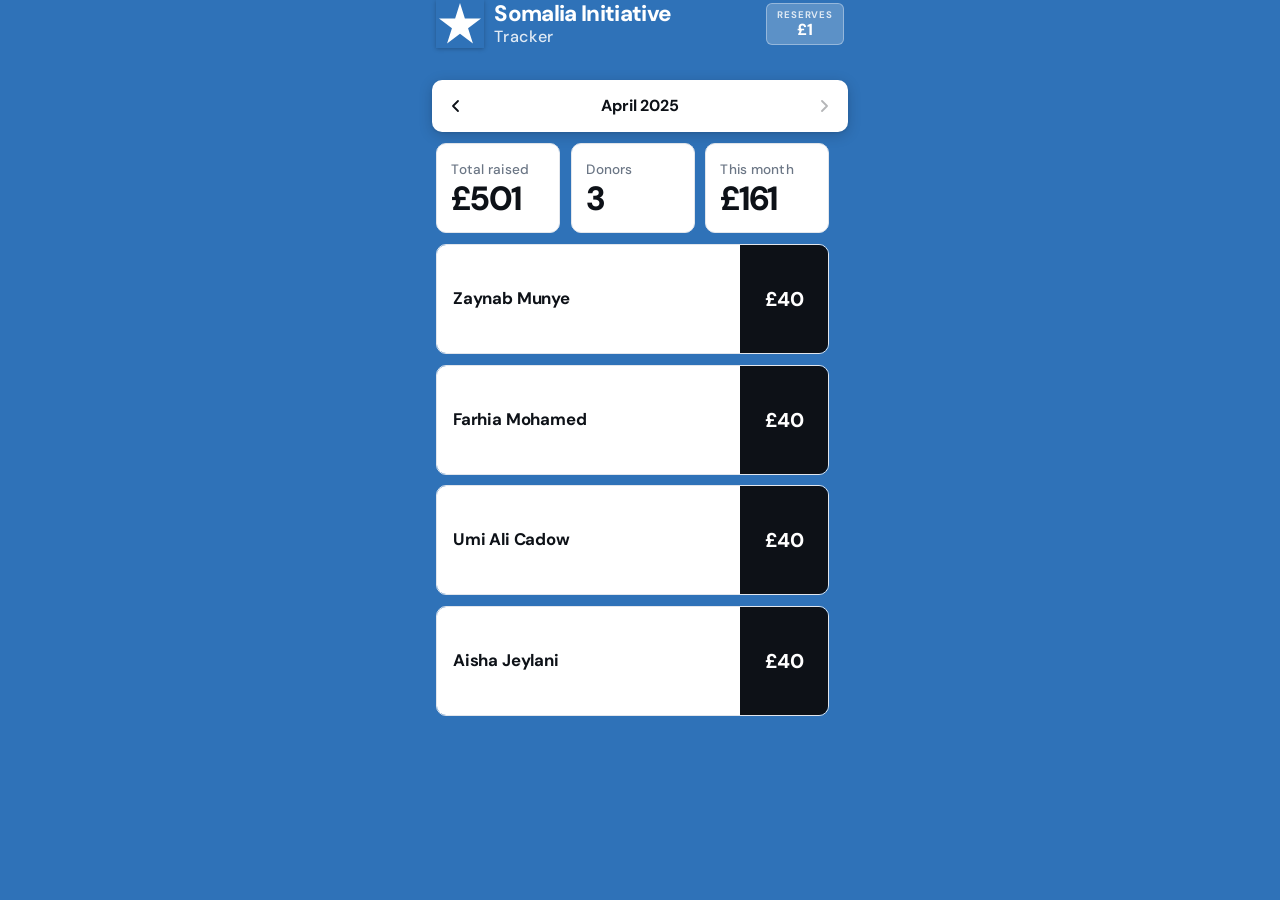
==== index.html @ 07a3d6c0 "Add files via upload" ====
<!DOCTYPE html>
<html lang="en">
<head>
  <meta charset="UTF-8">
  <meta name="viewport" content="width=device-width, initial-scale=1.0">
  <meta name="robots" content="noindex, nofollow">
  <meta name="description" content="Somalia Initiative Tracker — monthly charitable donation reports">
  <meta property="og:title" content="Somalia Initiative Tracker">
  <meta property="og:description" content="Monthly charitable donation reports">
  <meta property="og:image" content="logo.png">
  <meta property="og:type" content="website">
  <meta name="twitter:card" content="summary_large_image">
  <meta name="twitter:title" content="Somalia Initiative Tracker">
  <meta name="twitter:description" content="Monthly charitable donation reports">
  <meta name="twitter:image" content="logo.png">
  <link rel="icon" type="image/png" href="icon-logo.png">
  <link rel="apple-touch-icon" href="icon-logo.png">
  <title>Somalia Initiative Tracker</title>
  <link rel="preconnect" href="https://fonts.googleapis.com">
  <link rel="preconnect" href="https://fonts.gstatic.com" crossorigin>
  <link href="https://fonts.googleapis.com/css2?family=DM+Sans:ital,opsz,wght@0,9..40,400;0,9..40,500;0,9..40,700;0,9..40,800;1,9..40,400&display=swap" rel="stylesheet">
  <link rel="stylesheet" href="styles.css">
</head>
<body>
  <div class="app-shell">

    <!-- HEADER -->
    <header class="header">
      <svg class="header__star" viewBox="0 0 64 64" fill="none" xmlns="http://www.w3.org/2000/svg" aria-hidden="true">
        <path d="M32 4L38.5 24.5H60L42.75 37.5L49.25 58L32 45L14.75 58L21.25 37.5L4 24.5H25.5L32 4Z" fill="white"/>
      </svg>
      <div class="header__brand" aria-label="Somalia Initiative Tracker">
        <h1 class="header__title">Somalia Initiative</h1>
        <p class="header__subtitle">Tracker</p>
      </div>
      <div class="header__reserves" id="header-reserves" aria-label="Current reserves">
        <span class="header__reserves-label">Reserves</span>
        <span class="header__reserves-value" id="reserves-value">—</span>
      </div>
    </header>

    <!-- CURRENT MONTH -->
    <div class="month-picker" id="month-picker">
      <div class="month-picker__pill" id="month-display">
        <button type="button" class="month-picker__nav" id="month-prev" aria-label="Previous month" disabled>
          <svg viewBox="0 0 14 14" fill="none" aria-hidden="true">
            <path d="M9 2L4 7L9 12" stroke="currentColor" stroke-width="1.8" stroke-linecap="round" stroke-linejoin="round"/>
          </svg>
        </button>
        <span class="month-picker__label" id="month-label">—</span>
        <button type="button" class="month-picker__nav" id="month-next" aria-label="Next month" disabled>
          <svg viewBox="0 0 14 14" fill="none" aria-hidden="true">
            <path d="M5 2L10 7L5 12" stroke="currentColor" stroke-width="1.8" stroke-linecap="round" stroke-linejoin="round"/>
          </svg>
        </button>
      </div>
    </div>

    <!-- MAIN REPORT -->
    <main class="main-panel">
      <div class="main-panel__inner" id="report-content">
        <p class="empty-state">Loading report…</p>
      </div>
    </main>

    <footer class="site-footer"></footer>
  </div>

  <script src="data-store.js"></script>
  <script>
  (() => {
    'use strict';

    // ─── HELPERS ──────────────────────────────────────────────────────────────
    const fmt = n => {
      const num = Math.round(Number(n) * 100) / 100;
      const hasPence = !Number.isInteger(num);
      return (
        '£' +
        num.toLocaleString('en-GB', {
          minimumFractionDigits: hasPence ? 2 : 0,
          maximumFractionDigits: hasPence ? 2 : 0,
        })
      );
    };

    function monthLabel(key) {
      const [y, m] = key.split('-');
      return new Date(+y, +m - 1, 1).toLocaleDateString('en-GB', { month: 'long', year: 'numeric' });
    }

    function findRecipient(data, id) {
      return (data.recipients || []).find(r => r.id === id);
    }

    function recipientName(data, id) {
      return findRecipient(data, id)?.name || '[Removed]';
    }

    function isDonorHidden(month, donorId) {
      return (month.hiddenDonors || []).includes(donorId);
    }

    function isRecipientHidden(month, recipientId) {
      return (month.hiddenRecipients || []).includes(recipientId);
    }

    function countPaidDonors(month) {
      return (month.donations || []).filter(
        d => !isDonorHidden(month, d.donorId) && Number(d.amount) > 0
      ).length;
    }

    function sumVisibleDonations(month) {
      return (month.donations || [])
        .filter(d => !isDonorHidden(month, d.donorId))
        .reduce((s, d) => s + Number(d.amount), 0);
    }

    function computeTotalRaised(data) {
      const fromReports = Object.values(data.months || {})
        .reduce((s, m) => s + sumVisibleDonations(m), 0);
      return Number(data.legacyFunds ?? 0) + fromReports;
    }

    function computeMonthRaised(month) {
      return sumVisibleDonations(month);
    }

    // ─── DOM REFS ─────────────────────────────────────────────────────────────
    const reservesEl  = document.getElementById('reserves-value');
    const monthLabel_ = document.getElementById('month-label');
    const reportEl    = document.getElementById('report-content');

    function getSortedMonthKeys(data) {
      return Object.keys(data.months || {}).sort();
    }

    function getLatestMonthKey(data) {
      const keys = getSortedMonthKeys(data);
      return keys.length ? keys[keys.length - 1] : null;
    }

    function getAdjacentMonthKey(data, key, delta) {
      const keys = getSortedMonthKeys(data);
      const i = keys.indexOf(key);
      if (i === -1) return null;
      return keys[i + delta] ?? null;
    }

    function updateMonthNav(data, key) {
      const prevBtn = document.getElementById('month-prev');
      const nextBtn = document.getElementById('month-next');
      if (!prevBtn || !nextBtn) return;
      const hasKey = !!key;
      prevBtn.disabled = !hasKey || !getAdjacentMonthKey(data, key, -1);
      nextBtn.disabled = !hasKey || !getAdjacentMonthKey(data, key, 1);
    }

    function updateMonthDisplay(key) {
      monthLabel_.textContent = key ? monthLabel(key) : '—';
    }

    // ─── RENDER REPORT ────────────────────────────────────────────────────────
    function renderReport(key) {
      const data = getData();
      const monthData = (data.months || {})[key];

      // Update header reserves
      reservesEl.textContent = fmt(data.reserves ?? 0);

      if (!monthData) {
        reportEl.innerHTML = `<p class="empty-state">No report for ${monthLabel(key)}.</p>`;
        return;
      }

      const visibleDistributions = (monthData.distributions || [])
        .filter(d => !isRecipientHidden(monthData, d.recipientId));
      const notes = monthData.notes || [];

      // "This month" = donor donations raised this month
      const thisMonth = computeMonthRaised(monthData);

      const paidDonorCount = countPaidDonors(monthData);

      // "Total raised" = legacy baseline + all visible donor contributions
      const totalRaised = computeTotalRaised(data);

      // Build family rows from visible distributions
      const rowsHTML = visibleDistributions.length
        ? visibleDistributions.map(d => `
            <li class="donation-row">
              <div class="donation-row__info">
                <p class="donation-row__name">${escHtml(recipientName(data, d.recipientId))}</p>
              </div>
              <div class="donation-row__amount">${fmt(d.amount)}</div>
            </li>`).join('')
        : `<li class="donation-list__empty">No distributions recorded</li>`;

      // Build notes
      const notesHTML = notes.length ? `
        <section class="notes-section" aria-label="Notes">
          <div class="card notes-card">
            <h2 class="notes-card__header">
              <svg width="16" height="16" viewBox="0 0 16 16" fill="none" aria-hidden="true">
                <rect x="2" y="1" width="9" height="12" rx="1" stroke="currentColor" stroke-width="1.5"/>
                <path d="M11 4h2a1 1 0 0 1 1 1v9a1 1 0 0 1-1 1H5" stroke="currentColor" stroke-width="1.5" stroke-linecap="round"/>
                <path d="M5 5h4M5 7.5h4M5 10h2.5" stroke="currentColor" stroke-width="1.2" stroke-linecap="round"/>
              </svg>
              Notes
            </h2>
            <ul class="notes-card__list">
              ${notes.map(n => `<li>${escHtml(n)}</li>`).join('')}
            </ul>
          </div>
        </section>` : '';

      reportEl.innerHTML = `
        <div class="report-layout${notes.length ? ' report-layout--has-notes' : ''}">
          <div class="stat-grid">
            <div class="card stat-card">
              <p class="stat-card__label">Total raised</p>
              <p class="stat-card__value">${fmt(totalRaised)}</p>
            </div>
            <div class="card stat-card">
              <p class="stat-card__label">Donors</p>
              <p class="stat-card__value">${paidDonorCount}</p>
            </div>
            <div class="card stat-card">
              <p class="stat-card__label">This month</p>
              <p class="stat-card__value">${fmt(thisMonth)}</p>
            </div>
          </div>
          <ul class="donation-list" aria-label="Donations this month">
            ${rowsHTML}
          </ul>
          ${notesHTML}
        </div>`;

      // Animate in
      reportEl.classList.remove('public-month-enter');
      void reportEl.offsetWidth;
      reportEl.classList.add('public-month-enter');
      reportEl.addEventListener('animationend', () => {
        reportEl.style.willChange = 'auto';
      }, { once: true });
    }

    function escHtml(s) {
      return String(s).replace(/&/g,'&amp;').replace(/</g,'&lt;').replace(/>/g,'&gt;').replace(/"/g,'&quot;');
    }

    // ─── INIT ─────────────────────────────────────────────────────────────────
    let currentMonthKey = null;

    function refreshPublicView() {
      const data = getData();
      const key = currentMonthKey || getLatestMonthKey(data);
      currentMonthKey = key;
      updateMonthDisplay(key);
      updateMonthNav(data, key);
      if (key) renderReport(key);
      else reportEl.innerHTML = '<p class="empty-state">No report available yet.</p>';
    }

    document.getElementById('month-prev').addEventListener('click', () => {
      const data = getData();
      const prev = getAdjacentMonthKey(data, currentMonthKey, -1);
      if (!prev) return;
      currentMonthKey = prev;
      refreshPublicView();
    });

    document.getElementById('month-next').addEventListener('click', () => {
      const data = getData();
      const next = getAdjacentMonthKey(data, currentMonthKey, 1);
      if (!next) return;
      currentMonthKey = next;
      refreshPublicView();
    });

    setDataChangeHandler(() => {
      if (!isDataReady()) return;
      refreshPublicView();
    });

    document.addEventListener('visibilitychange', () => {
      if (document.visibilityState !== 'visible') return;
      loadData({ background: true }).catch(() => {});
    });

    (async () => {
      try {
        await loadData();
        refreshPublicView();
      } catch (e) {
        reportEl.innerHTML =
          '<p class="empty-state">Unable to load reports. Check that the site is deployed on Vercel with JSONBin environment variables configured.</p>';
      }
    })();

  })();
  </script>
</body>
</html>
---- styles.css ----
/* ─── TOKENS ──────────────────────────────────────────────────────────────── */
:root {
  --bg:            #f2f4f7;
  --card:          #ffffff;
  --accent:        #2f72b8;
  --accent-dark:   #245a95;
  --accent-subtle: rgba(47,114,184,0.08);
  --border:        #e2e6ec;
  --text:          #0d1117;
  --text-muted:    #6b7685;
  --black:         #0d1117;
  --white:         #ffffff;
  --radius:        6px;
  --radius-lg:     10px;
  --radius-pill:   9999px;
  --max-width:     440px;
  --font:          "DM Sans", system-ui, -apple-system, sans-serif;

  /* layout rhythm */
  --header-h:      clamp(68px, 13dvh, 88px);
  --stack-gap:     clamp(0.4rem, 1.2dvh, 0.75rem);
  --header-content-gap: clamp(0.85rem, 2.5dvh, 1.35rem);
}

/* ─── RESET ───────────────────────────────────────────────────────────────── */
*, *::before, *::after { box-sizing: border-box; }
html { -webkit-text-size-adjust: 100%; }

body {
  margin: 0;
  height: 100dvh;
  overflow: hidden;
  font-family: var(--font);
  font-size: 16px;
  line-height: 1.4;
  color: var(--text);
  background: var(--accent);
}

/* ─── APP SHELL ───────────────────────────────────────────────────────────── */
.app-shell {
  max-width: var(--max-width);
  height: 100dvh;
  min-height: 0;
  margin: 0 auto;
  display: flex;
  flex-direction: column;
  gap: var(--stack-gap);
  background: var(--accent);
}

/* ─── HEADER ──────────────────────────────────────────────────────────────── */
.header {
  display: grid;
  grid-template-columns: auto 1fr auto;
  align-items: center;
  gap: 0.65rem;
  padding: 0 1rem var(--header-content-gap);
  background: var(--accent);
  color: var(--white);
  flex-shrink: 0;
  position: sticky;
  top: 0;
  z-index: 30;
  transform: translateZ(0);
  backface-visibility: hidden;
}

.header__star {
  width: clamp(36px, 7dvh, 48px);
  height: clamp(36px, 7dvh, 48px);
  flex-shrink: 0;
  filter: none;
  box-shadow: 0 1px 4px rgba(0,0,0,0.25);
}

.header__brand {
  min-width: 0;
  line-height: 1.1;
}

.header__title {
  margin: 0;
  font-size: clamp(1.1rem, 3.5dvh, 1.4rem);
  font-weight: 800;
  letter-spacing: -0.03em;
  line-height: 1.1;
}

.header__subtitle {
  margin: 0.1rem 0 0;
  font-size: clamp(0.94rem, 2.6dvh, 1.01rem);
  font-weight: 500;
  letter-spacing: 0.04em;
  opacity: 0.85;
}

.header__reserves {
  background: rgba(255,255,255,0.22);
  border: 1px solid rgba(255,255,255,0.35);
  color: var(--white);
  padding: 0.3rem 0.65rem;
  border-radius: var(--radius);
  text-align: center;
  line-height: 1.2;
  min-width: 68px;
}

.header__reserves-label {
  display: block;
  font-size: 0.6rem;
  font-weight: 700;
  text-transform: uppercase;
  letter-spacing: 0.08em;
  opacity: 0.8;
}

.header__reserves-value {
  display: block;
  font-size: clamp(0.85rem, 2.5dvh, 1rem);
  font-weight: 800;
}

/* ─── MONTH PICKER ────────────────────────────────────────────────────────── */
.month-picker {
  position: relative;
  z-index: 20;
  padding: 0 0.75rem;
  background: var(--accent);
}

.month-picker__pill {
  display: flex;
  align-items: center;
  gap: 0.15rem;
  background: var(--white);
  border: 1.5px solid rgba(255,255,255,0.4);
  border-radius: var(--radius-lg);
  box-shadow: 0 3px 14px rgba(0,0,0,0.18), 0 1px 3px rgba(0,0,0,0.1);
  height: clamp(40px, 8dvh, 52px);
  padding: 0 0.2rem;
}

.month-picker__nav {
  flex-shrink: 0;
  display: flex;
  align-items: center;
  justify-content: center;
  width: clamp(34px, 8vw, 40px);
  height: clamp(34px, 7dvh, 44px);
  padding: 0;
  border: none;
  border-radius: var(--radius-md);
  background: transparent;
  color: var(--muted);
  cursor: pointer;
  transition: background .15s, color .15s, opacity .15s;
}

.month-picker__nav:hover:not(:disabled) {
  background: rgba(0,0,0,0.05);
  color: var(--text);
}

.month-picker__nav:disabled {
  opacity: 0.3;
  cursor: default;
  color: var(--muted);
}

.month-picker__nav svg {
  width: 14px;
  height: 14px;
}

.month-picker__label {
  flex: 1;
  min-width: 0;
  text-align: center;
  white-space: nowrap;
  font-size: clamp(0.85rem, 2.5dvh, 1rem);
  font-weight: 700;
  color: var(--text);
  letter-spacing: -0.01em;
}

/* ─── MAIN PANEL ──────────────────────────────────────────────────────────── */
.main-panel {
  flex: 1;
  min-height: 0;
  display: flex;
  flex-direction: column;
  overflow-y: auto;
  overflow-x: hidden;
  -webkit-overflow-scrolling: touch;
  overscroll-behavior: contain;
  scrollbar-gutter: stable;
  touch-action: pan-y;
  padding: 0 0.75rem max(0.75rem, env(safe-area-inset-bottom));
  background: var(--accent);
}

.main-panel__inner {
  flex: 1;
  display: flex;
  flex-direction: column;
}

.main-panel .empty-state {
  color: rgba(255,255,255,0.85);
  font-weight: 500;
}

/* ─── REPORT LAYOUT ───────────────────────────────────────────────────────── */
.report-layout {
  flex: 1;
  display: flex;
  flex-direction: column;
  gap: var(--stack-gap);
}

/* STAT CARDS */
.stat-grid {
  display: grid;
  grid-template-columns: repeat(3, 1fr);
  gap: var(--stack-gap);
  flex-shrink: 0;
}

.card {
  background: var(--card);
  border: 1.5px solid var(--border);
  border-radius: var(--radius-lg);
  contain: layout style paint;
}

.stat-card,
.donation-row,
.notes-card {
  contain: layout style paint;
}

.stat-card {
  padding: clamp(0.6rem, 2dvh, 1rem) clamp(0.65rem, 2.5vw, 0.9rem);
  display: flex;
  flex-direction: column;
  justify-content: space-between;
  gap: 0.2rem;
}

.stat-card__label {
  margin: 0;
  font-size: clamp(0.72rem, 2dvh, 0.85rem);
  font-weight: 500;
  color: var(--text-muted);
  letter-spacing: 0.01em;
}

.stat-card__value {
  margin: 0;
  font-size: clamp(1.4rem, 5dvh, 2.1rem);
  font-weight: 800;
  letter-spacing: -0.04em;
  line-height: 1;
  color: var(--text);
}

/* DONATION LIST */
.donation-list {
  flex: 1;
  min-height: 0;
  display: flex;
  flex-direction: column;
  gap: var(--stack-gap);
  list-style: none;
  margin: 0;
  padding: 0;
}

.report-layout--has-notes .donation-list {
  flex: 0 0 auto;
}

.donation-row {
  flex: 1;
  min-height: 0;
  display: flex;
  align-items: stretch;
  border-radius: var(--radius-lg);
  overflow: hidden;
  border: 1.5px solid var(--border);
  min-height: clamp(44px, 9dvh, 72px);
  max-height: clamp(60px, 16dvh, 110px);
}

.donation-row__info {
  flex: 1;
  min-width: 0;
  background: var(--white);
  padding: 0 clamp(0.65rem, 3vw, 1rem);
  display: flex;
  align-items: center;
}

.donation-row__name {
  margin: 0;
  font-size: clamp(0.88rem, 2.5dvh, 1.05rem);
  font-weight: 700;
  white-space: nowrap;
  overflow: hidden;
  text-overflow: ellipsis;
  letter-spacing: -0.01em;
}

.donation-row__amount {
  flex-shrink: 0;
  min-width: clamp(64px, 20vw, 88px);
  background: var(--black);
  color: var(--white);
  font-weight: 800;
  font-size: clamp(0.95rem, 3dvh, 1.25rem);
  letter-spacing: -0.02em;
  display: flex;
  align-items: center;
  justify-content: center;
  padding: 0 clamp(0.6rem, 2.5vw, 1rem);
}

.donation-list__empty {
  flex: 1;
  min-height: clamp(44px, 9dvh, 72px);
  display: flex;
  align-items: center;
  justify-content: center;
  background: var(--white);
  border-radius: var(--radius-lg);
  border: 1.5px dashed var(--border);
  color: var(--text-muted);
  font-size: 0.9rem;
  font-style: italic;
}

/* NOTES */
.notes-section {
  flex: 1;
  min-height: 0;
  display: flex;
  flex-direction: column;
}

.notes-card {
  flex: 1;
  padding: clamp(0.55rem, 1.8dvh, 0.85rem) clamp(0.65rem, 3vw, 0.9rem);
}

.notes-card__header {
  display: flex;
  align-items: center;
  gap: 0.4rem;
  margin: 0 0 0.45rem;
  font-size: clamp(0.85rem, 2.2dvh, 0.95rem);
  font-weight: 700;
  padding-bottom: 0.45rem;
  border-bottom: 1.5px solid var(--border);
  letter-spacing: 0.01em;
  text-transform: uppercase;
  color: var(--text-muted);
}

.notes-card__list {
  margin: 0;
  padding: 0 0 0 1.1rem;
  font-size: clamp(0.88rem, 2.5dvh, 1.05rem);
  font-weight: 600;
  line-height: 1.45;
}

.notes-card__list li { margin-bottom: 0.2rem; }
.notes-card__list li:last-child { margin-bottom: 0; }

/* ─── EMPTY & FOOTER ──────────────────────────────────────────────────────── */
.empty-state {
  text-align: center;
  padding: 2rem 1rem;
  color: var(--text-muted);
}

.site-footer {
  text-align: center;
  padding: 0.5rem 0.5rem max(0.5rem, env(safe-area-inset-bottom));
  font-size: 0.7rem;
  color: rgba(255,255,255,0.5);
  background: var(--accent);
  flex-shrink: 0;
}

.hidden { display: none !important; }

/* ─── ANIMATION ───────────────────────────────────────────────────────────── */
@keyframes reportEnter {
  from { transform: translateY(-8px); opacity: 0.7; }
  to   { transform: translateY(0);    opacity: 1; }
}

.main-panel__inner.public-month-enter {
  animation: reportEnter 0.3s cubic-bezier(0.22, 1, 0.36, 1) both;
  will-change: transform, opacity;
}

.month-picker {
  flex-shrink: 0;
}

.site-footer {
  flex-shrink: 0;
}

@media (prefers-reduced-motion: reduce) {
  .main-panel__inner.public-month-enter {
    animation: none;
    will-change: auto;
  }
}

/* ─── WIDER SCREENS ───────────────────────────────────────────────────────── */
@media (min-width: 480px) {
  :root {
    --header-h: clamp(68px, 12dvh, 84px);
  }

  .main-panel { padding: 0 1rem max(0.75rem, env(safe-area-inset-bottom)); }
}
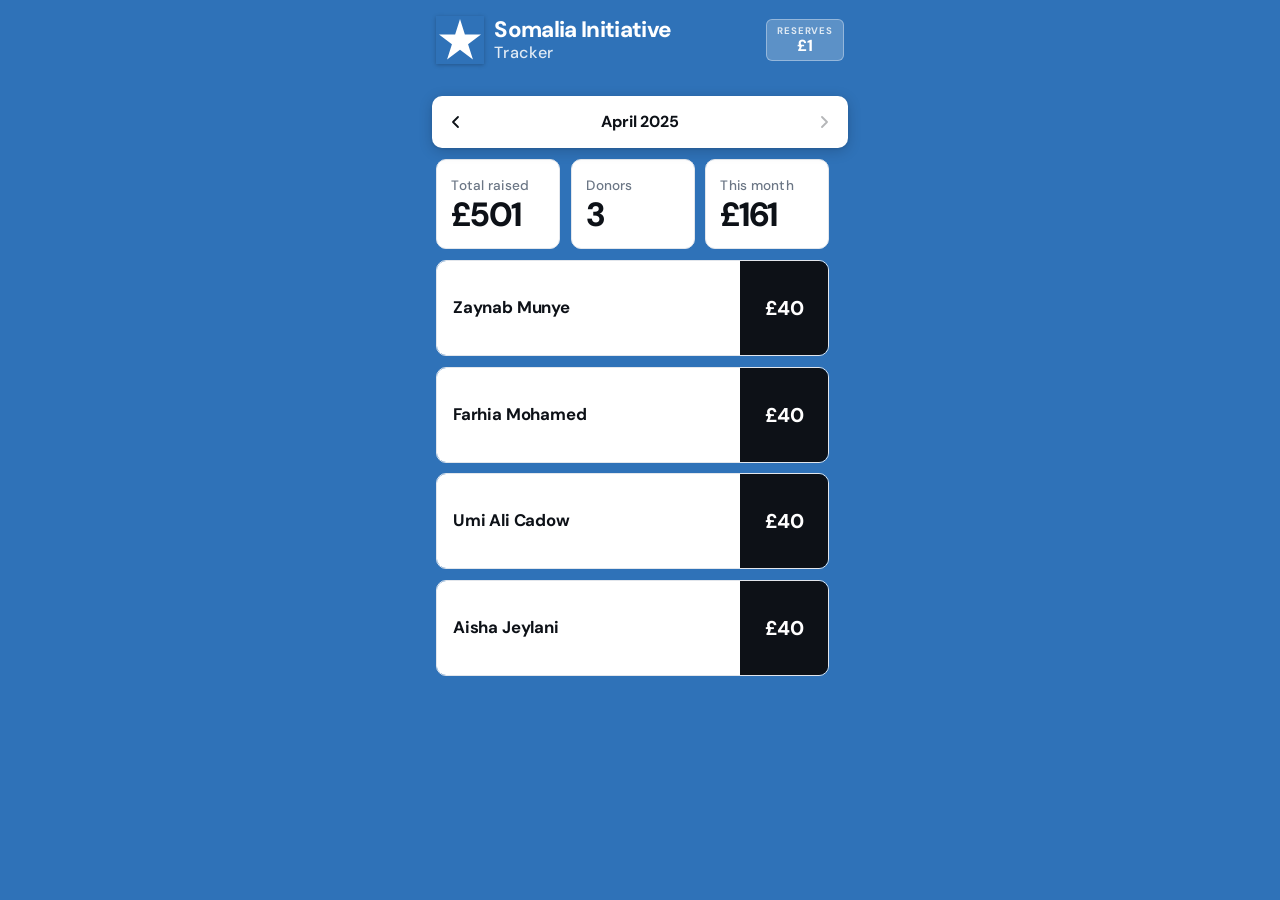
==== commit 06ade4e4: "Add files via upload" ====
--- a/index.html
+++ b/index.html
@@ -2,7 +2,7 @@
 <html lang="en">
 <head>
   <meta charset="UTF-8">
-  <meta name="viewport" content="width=device-width, initial-scale=1.0">
+  <meta name="viewport" content="width=device-width, initial-scale=1.0, viewport-fit=cover">
   <meta name="robots" content="noindex, nofollow">
   <meta name="description" content="Somalia Initiative Tracker — monthly charitable donation reports">
   <meta property="og:title" content="Somalia Initiative Tracker">
@@ -62,8 +62,6 @@
         <p class="empty-state">Loading report…</p>
       </div>
     </main>
-
-    <footer class="site-footer"></footer>
   </div>
 
   <script src="data-store.js"></script>
--- a/styles.css
+++ b/styles.css
@@ -20,6 +20,8 @@
   --header-h:      clamp(68px, 13dvh, 88px);
   --stack-gap:     clamp(0.4rem, 1.2dvh, 0.75rem);
   --header-content-gap: clamp(0.85rem, 2.5dvh, 1.35rem);
+  --safe-top:      max(0.75rem, env(safe-area-inset-top, 0px));
+  --safe-bottom:   max(0.75rem, env(safe-area-inset-bottom, 0px));
 }
 
 /* ─── RESET ───────────────────────────────────────────────────────────────── */
@@ -43,6 +45,8 @@
   height: 100dvh;
   min-height: 0;
   margin: 0 auto;
+  padding-top: var(--safe-top);
+  padding-bottom: var(--safe-bottom);
   display: flex;
   flex-direction: column;
   gap: var(--stack-gap);
@@ -55,7 +59,7 @@
   grid-template-columns: auto 1fr auto;
   align-items: center;
   gap: 0.65rem;
-  padding: 0 1rem var(--header-content-gap);
+  padding: 0.25rem 1rem var(--header-content-gap);
   background: var(--accent);
   color: var(--white);
   flex-shrink: 0;
@@ -196,7 +200,7 @@
   overscroll-behavior: contain;
   scrollbar-gutter: stable;
   touch-action: pan-y;
-  padding: 0 0.75rem max(0.75rem, env(safe-area-inset-bottom));
+  padding: 0 0.75rem 0.75rem;
   background: var(--accent);
 }
 
@@ -277,10 +281,6 @@
   padding: 0;
 }
 
-.report-layout--has-notes .donation-list {
-  flex: 0 0 auto;
-}
-
 .donation-row {
   flex: 1;
   min-height: 0;
@@ -290,7 +290,6 @@
   overflow: hidden;
   border: 1.5px solid var(--border);
   min-height: clamp(44px, 9dvh, 72px);
-  max-height: clamp(60px, 16dvh, 110px);
 }
 
 .donation-row__info {
@@ -342,14 +341,13 @@
 
 /* NOTES */
 .notes-section {
-  flex: 1;
-  min-height: 0;
+  flex: 0 0 auto;
   display: flex;
   flex-direction: column;
 }
 
 .notes-card {
-  flex: 1;
+  flex: 0 0 auto;
   padding: clamp(0.55rem, 1.8dvh, 0.85rem) clamp(0.65rem, 3vw, 0.9rem);
 }
 
@@ -378,22 +376,13 @@
 .notes-card__list li { margin-bottom: 0.2rem; }
 .notes-card__list li:last-child { margin-bottom: 0; }
 
-/* ─── EMPTY & FOOTER ──────────────────────────────────────────────────────── */
+/* ─── EMPTY ───────────────────────────────────────────────────────────────── */
 .empty-state {
   text-align: center;
   padding: 2rem 1rem;
   color: var(--text-muted);
 }
 
-.site-footer {
-  text-align: center;
-  padding: 0.5rem 0.5rem max(0.5rem, env(safe-area-inset-bottom));
-  font-size: 0.7rem;
-  color: rgba(255,255,255,0.5);
-  background: var(--accent);
-  flex-shrink: 0;
-}
-
 .hidden { display: none !important; }
 
 /* ─── ANIMATION ───────────────────────────────────────────────────────────── */
@@ -408,10 +397,6 @@
 }
 
 .month-picker {
-  flex-shrink: 0;
-}
-
-.site-footer {
   flex-shrink: 0;
 }
 
@@ -428,5 +413,7 @@
     --header-h: clamp(68px, 12dvh, 84px);
   }
 
-  .main-panel { padding: 0 1rem max(0.75rem, env(safe-area-inset-bottom)); }
-}
+  .main-panel { padding: 0 1rem 0.75rem; }
+
+  .donation-row { max-height: 96px; }
+}
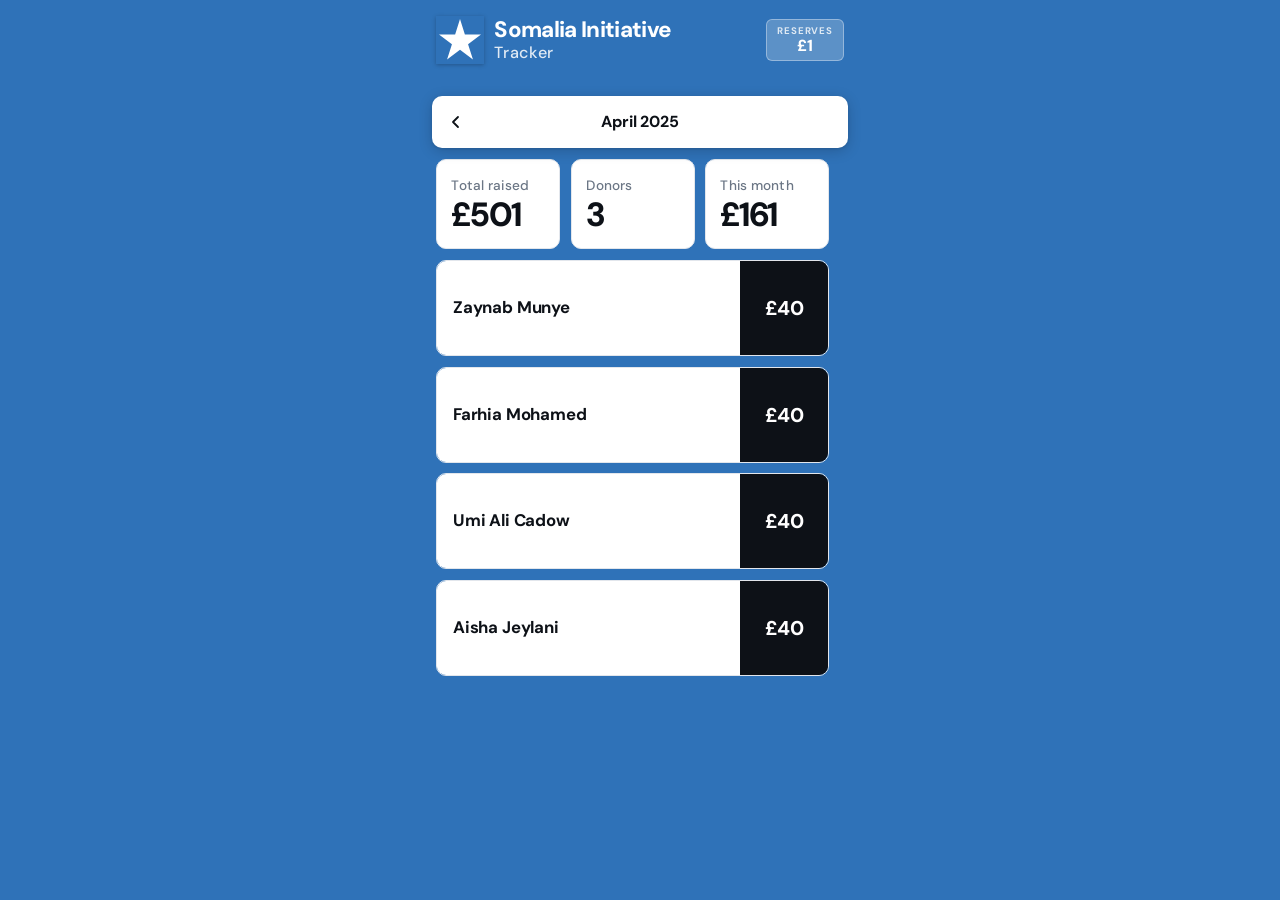
==== commit 3f5da343: "Add files via upload" ====
--- a/index.html
+++ b/index.html
@@ -116,9 +116,8 @@
     }
 
     function computeTotalRaised(data) {
-      const fromReports = Object.values(data.months || {})
+      return Object.values(data.months || {})
         .reduce((s, m) => s + sumVisibleDonations(m), 0);
-      return Number(data.legacyFunds ?? 0) + fromReports;
     }
 
     function computeMonthRaised(month) {
@@ -164,24 +163,20 @@
       const data = getData();
       const monthData = (data.months || {})[key];
 
-      // Update header reserves
-      reservesEl.textContent = fmt(data.reserves ?? 0);
-
       if (!monthData) {
+        reservesEl.textContent = '—';
         reportEl.innerHTML = `<p class="empty-state">No report for ${monthLabel(key)}.</p>`;
         return;
       }
 
+      reservesEl.textContent = fmt(monthData.reserves ?? 0);
+
       const visibleDistributions = (monthData.distributions || [])
         .filter(d => !isRecipientHidden(monthData, d.recipientId));
       const notes = monthData.notes || [];
 
-      // "This month" = donor donations raised this month
       const thisMonth = computeMonthRaised(monthData);
-
       const paidDonorCount = countPaidDonors(monthData);
-
-      // "Total raised" = legacy baseline + all visible donor contributions
       const totalRaised = computeTotalRaised(data);
 
       // Build family rows from visible distributions
--- a/styles.css
+++ b/styles.css
@@ -158,7 +158,7 @@
   background: transparent;
   color: var(--muted);
   cursor: pointer;
-  transition: background .15s, color .15s, opacity .15s;
+  transition: background .15s, color .15s;
 }
 
 .month-picker__nav:hover:not(:disabled) {
@@ -167,9 +167,9 @@
 }
 
 .month-picker__nav:disabled {
-  opacity: 0.3;
+  visibility: hidden;
+  pointer-events: none;
   cursor: default;
-  color: var(--muted);
 }
 
 .month-picker__nav svg {
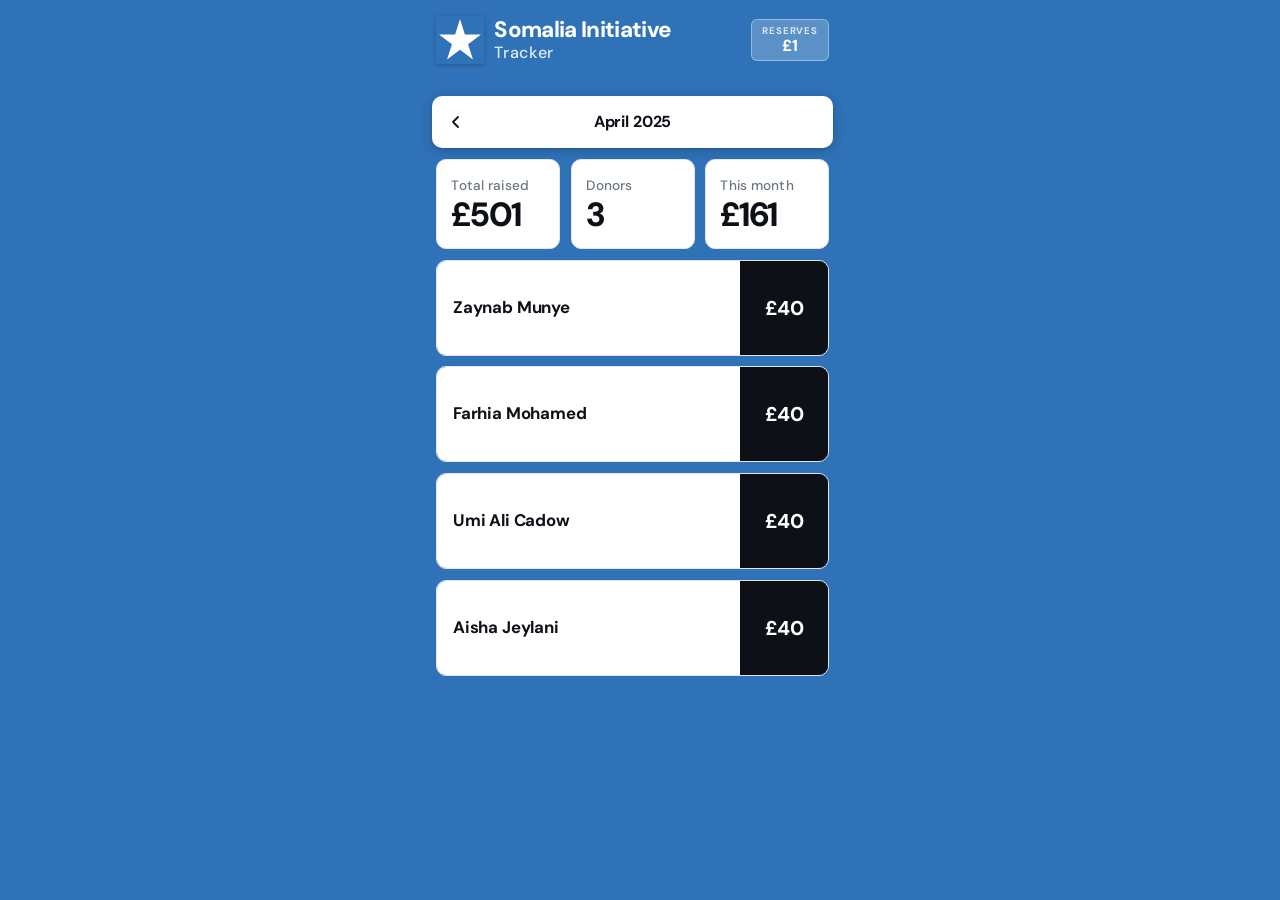
==== commit f1e713ee: "Add files via upload" ====
--- a/index.html
+++ b/index.html
@@ -47,7 +47,7 @@
             <path d="M9 2L4 7L9 12" stroke="currentColor" stroke-width="1.8" stroke-linecap="round" stroke-linejoin="round"/>
           </svg>
         </button>
-        <span class="month-picker__label" id="month-label">—</span>
+        <span class="month-picker__label" id="month-label" aria-live="polite">—</span>
         <button type="button" class="month-picker__nav" id="month-next" aria-label="Next month" disabled>
           <svg viewBox="0 0 14 14" fill="none" aria-hidden="true">
             <path d="M5 2L10 7L5 12" stroke="currentColor" stroke-width="1.8" stroke-linecap="round" stroke-linejoin="round"/>
@@ -58,13 +58,22 @@
 
     <!-- MAIN REPORT -->
     <main class="main-panel">
-      <div class="main-panel__inner" id="report-content">
-        <p class="empty-state">Loading report…</p>
+      <div
+        class="month-carousel"
+        id="month-carousel"
+        aria-roledescription="carousel"
+        aria-label="Monthly reports"
+        tabindex="0"
+      >
+        <div class="month-carousel__track" id="month-carousel-track">
+          <p class="empty-state">Loading report…</p>
+        </div>
       </div>
     </main>
   </div>
 
   <script src="data-store.js"></script>
+  <script src="public-month-carousel.js"></script>
   <script>
   (() => {
     'use strict';
@@ -124,10 +133,15 @@
       return sumVisibleDonations(month);
     }
 
+    function escHtml(s) {
+      return String(s).replace(/&/g,'&amp;').replace(/</g,'&lt;').replace(/>/g,'&gt;').replace(/"/g,'&quot;');
+    }
+
     // ─── DOM REFS ─────────────────────────────────────────────────────────────
-    const reservesEl  = document.getElementById('reserves-value');
-    const monthLabel_ = document.getElementById('month-label');
-    const reportEl    = document.getElementById('report-content');
+    const reservesEl   = document.getElementById('reserves-value');
+    const monthLabelEl = document.getElementById('month-label');
+    const carouselEl   = document.getElementById('month-carousel');
+    const trackEl      = document.getElementById('month-carousel-track');
 
     function getSortedMonthKeys(data) {
       return Object.keys(data.months || {}).sort();
@@ -155,31 +169,37 @@
     }
 
     function updateMonthDisplay(key) {
-      monthLabel_.textContent = key ? monthLabel(key) : '—';
-    }
-
-    // ─── RENDER REPORT ────────────────────────────────────────────────────────
-    function renderReport(key) {
+      monthLabelEl.textContent = key ? monthLabel(key) : '—';
+    }
+
+    function syncChrome(key) {
+      const data = getData();
+      updateMonthDisplay(key);
+      updateMonthNav(data, key);
+      const monthData = (data.months || {})[key];
+      reservesEl.textContent = monthData ? fmt(monthData.reserves ?? 0) : '—';
+    }
+
+    // ─── BUILD REPORT HTML ────────────────────────────────────────────────────
+    function buildReportHTML(key) {
       const data = getData();
       const monthData = (data.months || {})[key];
 
       if (!monthData) {
-        reservesEl.textContent = '—';
-        reportEl.innerHTML = `<p class="empty-state">No report for ${monthLabel(key)}.</p>`;
-        return;
+        return `<p class="empty-state">No report for ${escHtml(monthLabel(key))}.</p>`;
       }
 
-      reservesEl.textContent = fmt(monthData.reserves ?? 0);
-
+      const activeRecipientIds = new Set(
+        (data.recipients || []).filter(r => !r.archived).map(r => r.id)
+      );
       const visibleDistributions = (monthData.distributions || [])
-        .filter(d => !isRecipientHidden(monthData, d.recipientId));
+        .filter(d => activeRecipientIds.has(d.recipientId) && !isRecipientHidden(monthData, d.recipientId));
       const notes = monthData.notes || [];
 
       const thisMonth = computeMonthRaised(monthData);
       const paidDonorCount = countPaidDonors(monthData);
       const totalRaised = computeTotalRaised(data);
 
-      // Build family rows from visible distributions
       const rowsHTML = visibleDistributions.length
         ? visibleDistributions.map(d => `
             <li class="donation-row">
@@ -190,7 +210,6 @@
             </li>`).join('')
         : `<li class="donation-list__empty">No distributions recorded</li>`;
 
-      // Build notes
       const notesHTML = notes.length ? `
         <section class="notes-section" aria-label="Notes">
           <div class="card notes-card">
@@ -208,7 +227,7 @@
           </div>
         </section>` : '';
 
-      reportEl.innerHTML = `
+      return `
         <div class="report-layout${notes.length ? ' report-layout--has-notes' : ''}">
           <div class="stat-grid">
             <div class="card stat-card">
@@ -229,47 +248,37 @@
           </ul>
           ${notesHTML}
         </div>`;
-
-      // Animate in
-      reportEl.classList.remove('public-month-enter');
-      void reportEl.offsetWidth;
-      reportEl.classList.add('public-month-enter');
-      reportEl.addEventListener('animationend', () => {
-        reportEl.style.willChange = 'auto';
-      }, { once: true });
-    }
-
-    function escHtml(s) {
-      return String(s).replace(/&/g,'&amp;').replace(/</g,'&lt;').replace(/>/g,'&gt;').replace(/"/g,'&quot;');
     }
 
     // ─── INIT ─────────────────────────────────────────────────────────────────
     let currentMonthKey = null;
 
+    const carousel = initMonthCarousel({
+      viewport: carouselEl,
+      track: trackEl,
+      getData,
+      getAdjacentMonthKey,
+      buildReportHTML,
+      getCurrentKey: () => currentMonthKey,
+      setCurrentKey: (key) => { currentMonthKey = key; },
+      onSettle: (key) => syncChrome(key),
+    });
+
     function refreshPublicView() {
       const data = getData();
-      const key = currentMonthKey || getLatestMonthKey(data);
+      let key = currentMonthKey || getLatestMonthKey(data);
+      if (key && !(data.months || {})[key]) key = getLatestMonthKey(data);
       currentMonthKey = key;
-      updateMonthDisplay(key);
-      updateMonthNav(data, key);
-      if (key) renderReport(key);
-      else reportEl.innerHTML = '<p class="empty-state">No report available yet.</p>';
+      syncChrome(key);
+      carousel?.refresh();
     }
 
     document.getElementById('month-prev').addEventListener('click', () => {
-      const data = getData();
-      const prev = getAdjacentMonthKey(data, currentMonthKey, -1);
-      if (!prev) return;
-      currentMonthKey = prev;
-      refreshPublicView();
+      carousel?.goTo(-1);
     });
 
     document.getElementById('month-next').addEventListener('click', () => {
-      const data = getData();
-      const next = getAdjacentMonthKey(data, currentMonthKey, 1);
-      if (!next) return;
-      currentMonthKey = next;
-      refreshPublicView();
+      carousel?.goTo(1);
     });
 
     setDataChangeHandler(() => {
@@ -279,7 +288,12 @@
 
     document.addEventListener('visibilitychange', () => {
       if (document.visibilityState !== 'visible') return;
-      loadData({ background: true }).catch(() => {});
+      loadData({ background: true, force: true }).catch(() => {});
+    });
+
+    window.addEventListener('pageshow', (e) => {
+      if (!e.persisted) return;
+      loadData({ background: true, force: true }).catch(() => {});
     });
 
     (async () => {
@@ -287,8 +301,8 @@
         await loadData();
         refreshPublicView();
       } catch (e) {
-        reportEl.innerHTML =
-          '<p class="empty-state">Unable to load reports. Check that the site is deployed on Vercel with JSONBin environment variables configured.</p>';
+        trackEl.innerHTML =
+          '<div class="month-carousel__slide"><p class="empty-state">Unable to load reports. Check that the site is deployed on Vercel with Supabase environment variables configured.</p></div>';
       }
     })();
 
--- a/styles.css
+++ b/styles.css
@@ -22,6 +22,11 @@
   --header-content-gap: clamp(0.85rem, 2.5dvh, 1.35rem);
   --safe-top:      max(0.75rem, env(safe-area-inset-top, 0px));
   --safe-bottom:   max(0.75rem, env(safe-area-inset-bottom, 0px));
+
+  /* motion */
+  --ease-spring:     cubic-bezier(0.22, 1, 0.36, 1);
+  --ease-ios-spring: cubic-bezier(0.33, 0.86, 0.25, 1);
+  --dur-snap:        350ms;
 }
 
 /* ─── RESET ───────────────────────────────────────────────────────────────── */
@@ -51,6 +56,12 @@
   flex-direction: column;
   gap: var(--stack-gap);
   background: var(--accent);
+  overflow-y: auto;
+  overflow-x: hidden;
+  -webkit-overflow-scrolling: touch;
+  overscroll-behavior: contain;
+  scrollbar-gutter: stable;
+  touch-action: pan-y;
 }
 
 /* ─── HEADER ──────────────────────────────────────────────────────────────── */
@@ -63,11 +74,6 @@
   background: var(--accent);
   color: var(--white);
   flex-shrink: 0;
-  position: sticky;
-  top: 0;
-  z-index: 30;
-  transform: translateZ(0);
-  backface-visibility: hidden;
 }
 
 .header__star {
@@ -127,8 +133,6 @@
 
 /* ─── MONTH PICKER ────────────────────────────────────────────────────────── */
 .month-picker {
-  position: relative;
-  z-index: 20;
   padding: 0 0.75rem;
   background: var(--accent);
 }
@@ -191,28 +195,63 @@
 /* ─── MAIN PANEL ──────────────────────────────────────────────────────────── */
 .main-panel {
   flex: 1;
-  min-height: 0;
-  display: flex;
-  flex-direction: column;
-  overflow-y: auto;
-  overflow-x: hidden;
-  -webkit-overflow-scrolling: touch;
-  overscroll-behavior: contain;
-  scrollbar-gutter: stable;
-  touch-action: pan-y;
+  display: flex;
+  flex-direction: column;
   padding: 0 0.75rem 0.75rem;
   background: var(--accent);
-}
-
-.main-panel__inner {
-  flex: 1;
-  display: flex;
-  flex-direction: column;
 }
 
 .main-panel .empty-state {
   color: rgba(255,255,255,0.85);
   font-weight: 500;
+}
+
+/* ─── MONTH CAROUSEL ──────────────────────────────────────────────────────── */
+.month-carousel {
+  flex: 1;
+  min-height: 0;
+  position: relative;
+  overflow: hidden;
+  outline: none;
+}
+
+.month-carousel:focus-visible {
+  box-shadow: 0 0 0 2px rgba(255, 255, 255, 0.55);
+  border-radius: var(--radius-lg);
+}
+
+.month-carousel__track {
+  display: flex;
+  height: 100%;
+  will-change: transform;
+  touch-action: pan-y;
+  backface-visibility: hidden;
+}
+
+.month-carousel.is-dragging {
+  touch-action: none;
+  user-select: none;
+  cursor: grabbing;
+}
+
+.month-carousel.is-dragging * {
+  cursor: grabbing;
+}
+
+.month-carousel__slide {
+  flex: 0 0 33.333%;
+  min-width: 0;
+  display: flex;
+  flex-direction: column;
+}
+
+.month-carousel__track:has(.month-carousel__slide:only-child) .month-carousel__slide {
+  flex: 0 0 100%;
+}
+
+.month-carousel__slide-spacer {
+  flex: 1;
+  min-height: 0;
 }
 
 /* ─── REPORT LAYOUT ───────────────────────────────────────────────────────── */
@@ -385,24 +424,12 @@
 
 .hidden { display: none !important; }
 
-/* ─── ANIMATION ───────────────────────────────────────────────────────────── */
-@keyframes reportEnter {
-  from { transform: translateY(-8px); opacity: 0.7; }
-  to   { transform: translateY(0);    opacity: 1; }
-}
-
-.main-panel__inner.public-month-enter {
-  animation: reportEnter 0.3s cubic-bezier(0.22, 1, 0.36, 1) both;
-  will-change: transform, opacity;
-}
-
 .month-picker {
   flex-shrink: 0;
 }
 
 @media (prefers-reduced-motion: reduce) {
-  .main-panel__inner.public-month-enter {
-    animation: none;
+  .month-carousel__track {
     will-change: auto;
   }
 }
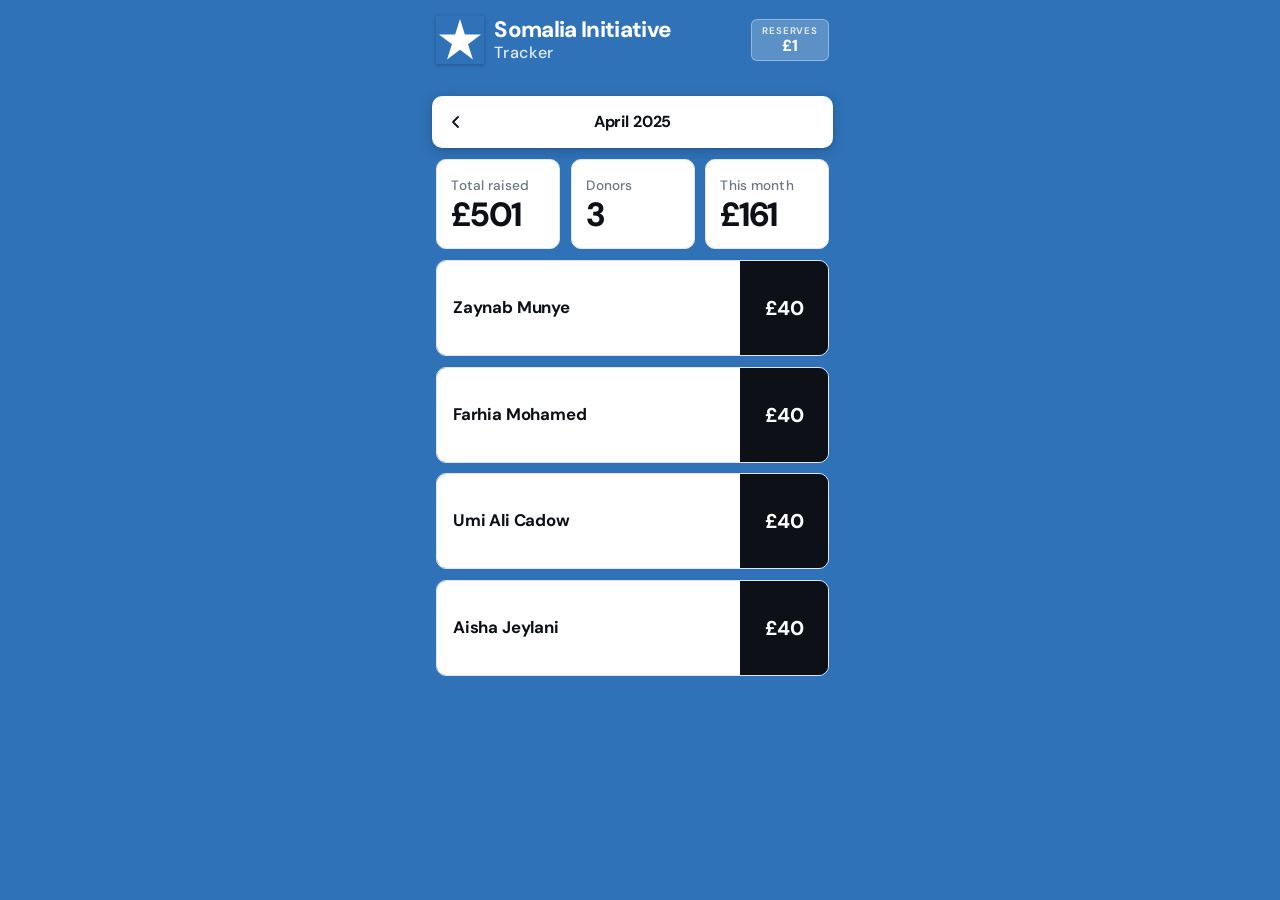
==== commit f18e53b9: "Add files via upload" ====
--- a/index.html
+++ b/index.html
@@ -47,7 +47,7 @@
             <path d="M9 2L4 7L9 12" stroke="currentColor" stroke-width="1.8" stroke-linecap="round" stroke-linejoin="round"/>
           </svg>
         </button>
-        <span class="month-picker__label" id="month-label" aria-live="polite">—</span>
+        <span class="month-picker__label" id="month-label">—</span>
         <button type="button" class="month-picker__nav" id="month-next" aria-label="Next month" disabled>
           <svg viewBox="0 0 14 14" fill="none" aria-hidden="true">
             <path d="M5 2L10 7L5 12" stroke="currentColor" stroke-width="1.8" stroke-linecap="round" stroke-linejoin="round"/>
@@ -58,22 +58,13 @@
 
     <!-- MAIN REPORT -->
     <main class="main-panel">
-      <div
-        class="month-carousel"
-        id="month-carousel"
-        aria-roledescription="carousel"
-        aria-label="Monthly reports"
-        tabindex="0"
-      >
-        <div class="month-carousel__track" id="month-carousel-track">
-          <p class="empty-state">Loading report…</p>
-        </div>
+      <div class="main-panel__inner" id="report-content">
+        <p class="empty-state">Loading report…</p>
       </div>
     </main>
   </div>
 
   <script src="data-store.js"></script>
-  <script src="public-month-carousel.js"></script>
   <script>
   (() => {
     'use strict';
@@ -133,15 +124,10 @@
       return sumVisibleDonations(month);
     }
 
-    function escHtml(s) {
-      return String(s).replace(/&/g,'&amp;').replace(/</g,'&lt;').replace(/>/g,'&gt;').replace(/"/g,'&quot;');
-    }
-
     // ─── DOM REFS ─────────────────────────────────────────────────────────────
-    const reservesEl   = document.getElementById('reserves-value');
-    const monthLabelEl = document.getElementById('month-label');
-    const carouselEl   = document.getElementById('month-carousel');
-    const trackEl      = document.getElementById('month-carousel-track');
+    const reservesEl  = document.getElementById('reserves-value');
+    const monthLabel_ = document.getElementById('month-label');
+    const reportEl    = document.getElementById('report-content');
 
     function getSortedMonthKeys(data) {
       return Object.keys(data.months || {}).sort();
@@ -169,25 +155,21 @@
     }
 
     function updateMonthDisplay(key) {
-      monthLabelEl.textContent = key ? monthLabel(key) : '—';
-    }
-
-    function syncChrome(key) {
-      const data = getData();
-      updateMonthDisplay(key);
-      updateMonthNav(data, key);
-      const monthData = (data.months || {})[key];
-      reservesEl.textContent = monthData ? fmt(monthData.reserves ?? 0) : '—';
-    }
-
-    // ─── BUILD REPORT HTML ────────────────────────────────────────────────────
-    function buildReportHTML(key) {
+      monthLabel_.textContent = key ? monthLabel(key) : '—';
+    }
+
+    // ─── RENDER REPORT ────────────────────────────────────────────────────────
+    function renderReport(key) {
       const data = getData();
       const monthData = (data.months || {})[key];
 
       if (!monthData) {
-        return `<p class="empty-state">No report for ${escHtml(monthLabel(key))}.</p>`;
+        reservesEl.textContent = '—';
+        reportEl.innerHTML = `<p class="empty-state">No report for ${monthLabel(key)}.</p>`;
+        return;
       }
+
+      reservesEl.textContent = fmt(monthData.reserves ?? 0);
 
       const activeRecipientIds = new Set(
         (data.recipients || []).filter(r => !r.archived).map(r => r.id)
@@ -200,6 +182,7 @@
       const paidDonorCount = countPaidDonors(monthData);
       const totalRaised = computeTotalRaised(data);
 
+      // Build family rows from visible distributions
       const rowsHTML = visibleDistributions.length
         ? visibleDistributions.map(d => `
             <li class="donation-row">
@@ -210,6 +193,7 @@
             </li>`).join('')
         : `<li class="donation-list__empty">No distributions recorded</li>`;
 
+      // Build notes
       const notesHTML = notes.length ? `
         <section class="notes-section" aria-label="Notes">
           <div class="card notes-card">
@@ -227,7 +211,7 @@
           </div>
         </section>` : '';
 
-      return `
+      reportEl.innerHTML = `
         <div class="report-layout${notes.length ? ' report-layout--has-notes' : ''}">
           <div class="stat-grid">
             <div class="card stat-card">
@@ -248,37 +232,47 @@
           </ul>
           ${notesHTML}
         </div>`;
+
+      // Animate in
+      reportEl.classList.remove('public-month-enter');
+      void reportEl.offsetWidth;
+      reportEl.classList.add('public-month-enter');
+      reportEl.addEventListener('animationend', () => {
+        reportEl.style.willChange = 'auto';
+      }, { once: true });
+    }
+
+    function escHtml(s) {
+      return String(s).replace(/&/g,'&amp;').replace(/</g,'&lt;').replace(/>/g,'&gt;').replace(/"/g,'&quot;');
     }
 
     // ─── INIT ─────────────────────────────────────────────────────────────────
     let currentMonthKey = null;
 
-    const carousel = initMonthCarousel({
-      viewport: carouselEl,
-      track: trackEl,
-      getData,
-      getAdjacentMonthKey,
-      buildReportHTML,
-      getCurrentKey: () => currentMonthKey,
-      setCurrentKey: (key) => { currentMonthKey = key; },
-      onSettle: (key) => syncChrome(key),
-    });
-
     function refreshPublicView() {
       const data = getData();
-      let key = currentMonthKey || getLatestMonthKey(data);
-      if (key && !(data.months || {})[key]) key = getLatestMonthKey(data);
+      const key = currentMonthKey || getLatestMonthKey(data);
       currentMonthKey = key;
-      syncChrome(key);
-      carousel?.refresh();
+      updateMonthDisplay(key);
+      updateMonthNav(data, key);
+      if (key) renderReport(key);
+      else reportEl.innerHTML = '<p class="empty-state">No report available yet.</p>';
     }
 
     document.getElementById('month-prev').addEventListener('click', () => {
-      carousel?.goTo(-1);
+      const data = getData();
+      const prev = getAdjacentMonthKey(data, currentMonthKey, -1);
+      if (!prev) return;
+      currentMonthKey = prev;
+      refreshPublicView();
     });
 
     document.getElementById('month-next').addEventListener('click', () => {
-      carousel?.goTo(1);
+      const data = getData();
+      const next = getAdjacentMonthKey(data, currentMonthKey, 1);
+      if (!next) return;
+      currentMonthKey = next;
+      refreshPublicView();
     });
 
     setDataChangeHandler(() => {
@@ -301,8 +295,8 @@
         await loadData();
         refreshPublicView();
       } catch (e) {
-        trackEl.innerHTML =
-          '<div class="month-carousel__slide"><p class="empty-state">Unable to load reports. Check that the site is deployed on Vercel with Supabase environment variables configured.</p></div>';
+        reportEl.innerHTML =
+          '<p class="empty-state">Unable to load reports. Check that the site is deployed on Vercel with JSONBin environment variables configured.</p>';
       }
     })();
 
--- a/styles.css
+++ b/styles.css
@@ -22,11 +22,6 @@
   --header-content-gap: clamp(0.85rem, 2.5dvh, 1.35rem);
   --safe-top:      max(0.75rem, env(safe-area-inset-top, 0px));
   --safe-bottom:   max(0.75rem, env(safe-area-inset-bottom, 0px));
-
-  /* motion */
-  --ease-spring:     cubic-bezier(0.22, 1, 0.36, 1);
-  --ease-ios-spring: cubic-bezier(0.33, 0.86, 0.25, 1);
-  --dur-snap:        350ms;
 }
 
 /* ─── RESET ───────────────────────────────────────────────────────────────── */
@@ -201,57 +196,15 @@
   background: var(--accent);
 }
 
+.main-panel__inner {
+  flex: 1;
+  display: flex;
+  flex-direction: column;
+}
+
 .main-panel .empty-state {
   color: rgba(255,255,255,0.85);
   font-weight: 500;
-}
-
-/* ─── MONTH CAROUSEL ──────────────────────────────────────────────────────── */
-.month-carousel {
-  flex: 1;
-  min-height: 0;
-  position: relative;
-  overflow: hidden;
-  outline: none;
-}
-
-.month-carousel:focus-visible {
-  box-shadow: 0 0 0 2px rgba(255, 255, 255, 0.55);
-  border-radius: var(--radius-lg);
-}
-
-.month-carousel__track {
-  display: flex;
-  height: 100%;
-  will-change: transform;
-  touch-action: pan-y;
-  backface-visibility: hidden;
-}
-
-.month-carousel.is-dragging {
-  touch-action: none;
-  user-select: none;
-  cursor: grabbing;
-}
-
-.month-carousel.is-dragging * {
-  cursor: grabbing;
-}
-
-.month-carousel__slide {
-  flex: 0 0 33.333%;
-  min-width: 0;
-  display: flex;
-  flex-direction: column;
-}
-
-.month-carousel__track:has(.month-carousel__slide:only-child) .month-carousel__slide {
-  flex: 0 0 100%;
-}
-
-.month-carousel__slide-spacer {
-  flex: 1;
-  min-height: 0;
 }
 
 /* ─── REPORT LAYOUT ───────────────────────────────────────────────────────── */
@@ -424,12 +377,24 @@
 
 .hidden { display: none !important; }
 
+/* ─── ANIMATION ───────────────────────────────────────────────────────────── */
+@keyframes reportEnter {
+  from { transform: translateY(-8px); opacity: 0.7; }
+  to   { transform: translateY(0);    opacity: 1; }
+}
+
+.main-panel__inner.public-month-enter {
+  animation: reportEnter 0.3s cubic-bezier(0.22, 1, 0.36, 1) both;
+  will-change: transform, opacity;
+}
+
 .month-picker {
   flex-shrink: 0;
 }
 
 @media (prefers-reduced-motion: reduce) {
-  .month-carousel__track {
+  .main-panel__inner.public-month-enter {
+    animation: none;
     will-change: auto;
   }
 }
